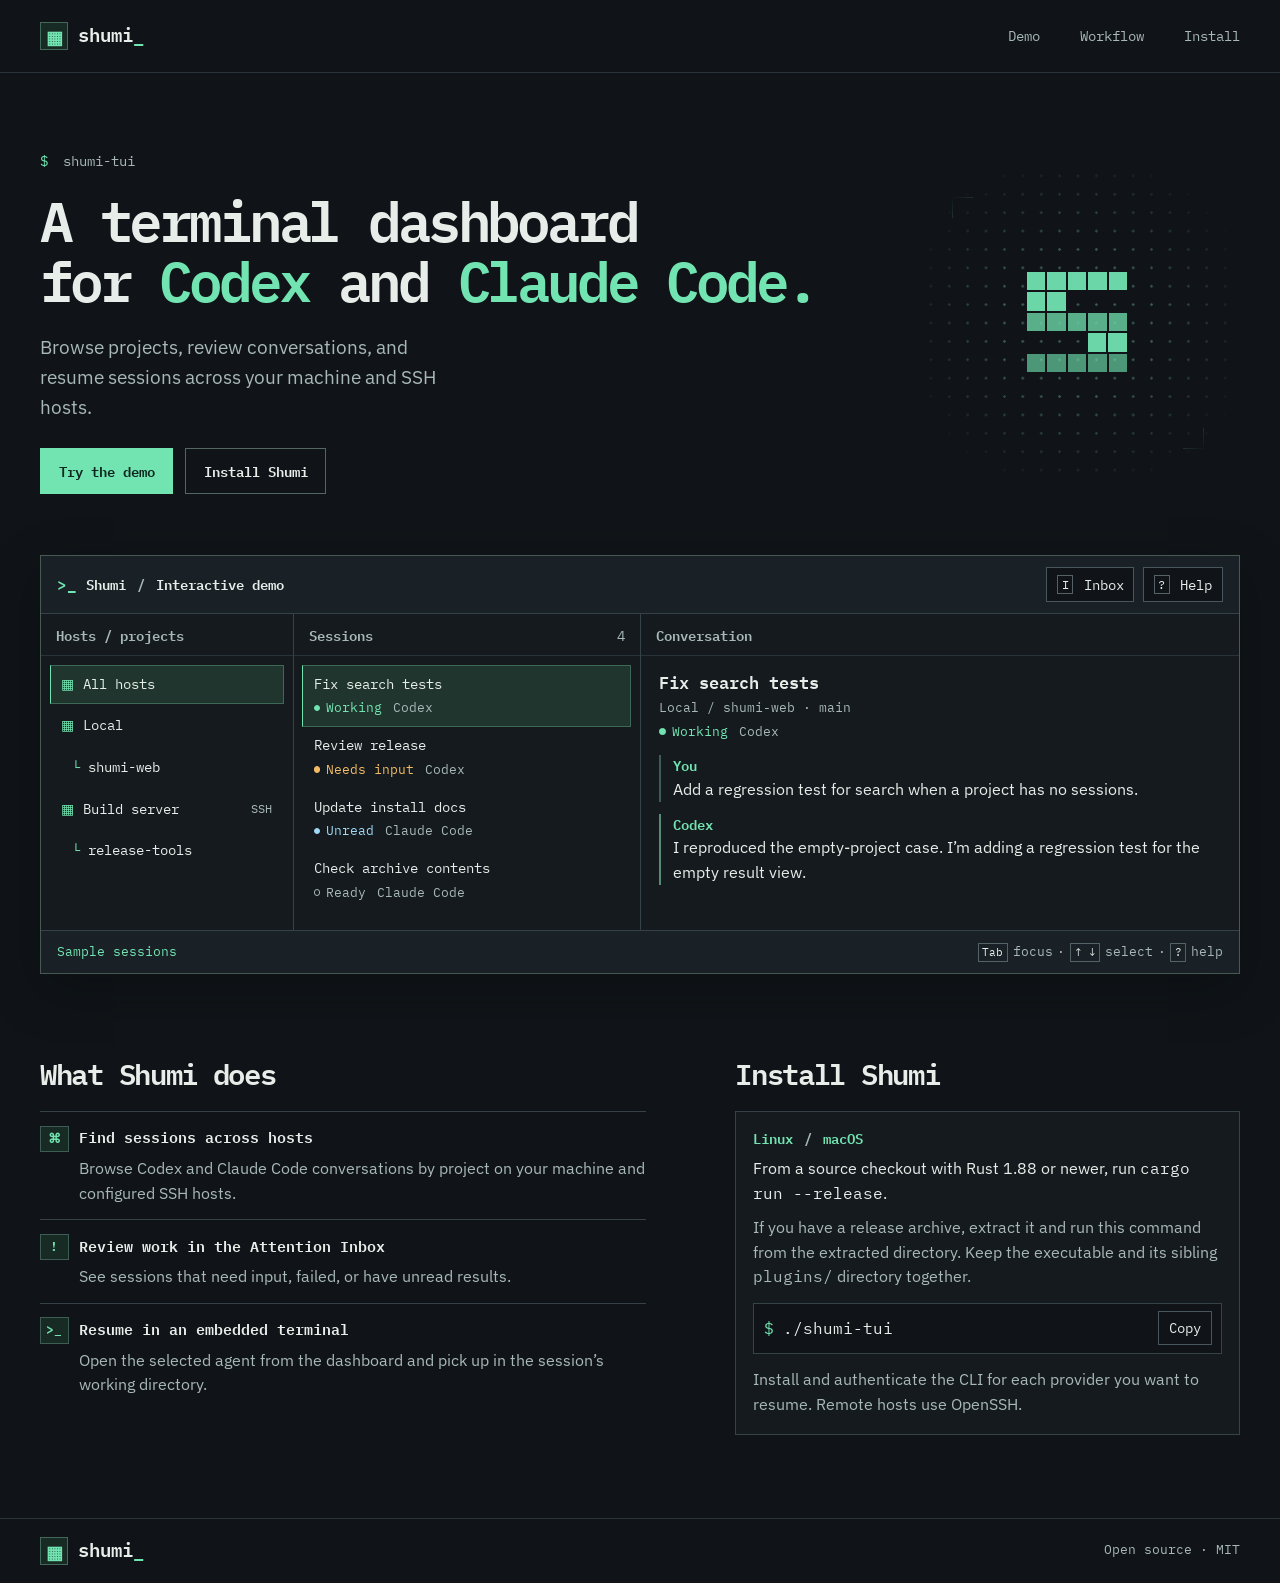
==== index.html @ 47eaf6df "add website 1st version" ====
<!doctype html>
<html lang="en">
<head>
  <meta charset="utf-8">
  <meta name="viewport" content="width=device-width, initial-scale=1">
  <meta name="theme-color" content="#101418">
  <meta name="description" content="Shumi is a terminal dashboard for Codex and Claude Code sessions across local and SSH hosts.">
  <title>Shumi — A terminal dashboard for Codex, Claude Code and More</title>
  <link rel="icon" href="data:,">
  <link rel="stylesheet" href="styles.css">
  <script src="demo.js" defer></script>
</head>
<body>
  <a class="skip-link" href="#main">Skip to content</a>
  <header class="site-header" id="top">
    <div class="wrap header-inner">
      <a class="wordmark" href="#top" aria-label="Shumi home"><span class="wordmark-icon" aria-hidden="true">▦</span> shumi<span class="cursor" aria-hidden="true">_</span></a>
      <nav aria-label="Main navigation">
        <a href="#demo">Demo</a>
        <a href="#workflow">Workflow</a>
        <a href="#install">Install</a>
      </nav>
    </div>
  </header>

  <main class="wrap" id="main">
    <section class="hero" aria-labelledby="hero-title">
      <div class="hero-copy">
        <p class="eyebrow"><span aria-hidden="true">$</span> shumi-tui</p>
        <h1 id="hero-title">A terminal dashboard<br class="hero-break"> for <em>Codex</em> and <em>Claude Code<span class="hero-period">.</span></em></h1>
        <p class="intro">Browse projects, review conversations, and resume sessions across your machine and SSH hosts.</p>
        <div class="hero-actions">
          <a class="button button-primary" href="#demo">Try the demo</a>
          <a class="button button-secondary" href="#install">Install Shumi</a>
        </div>
      </div>
      <div class="hero-art" aria-hidden="true">
        <div class="art-frame">
          <div class="pixel-mark">
            <i></i><i></i><i></i><i></i><i></i>
          </div>
        </div>
      </div>
    </section>

    <section class="terminal" id="demo" aria-labelledby="demo-title" tabindex="-1">
      <header class="terminal-bar">
        <div class="terminal-title">
          <span class="terminal-icon" aria-hidden="true">&gt;_</span>
          <h2 id="demo-title">Shumi <span>/</span> Interactive demo</h2>
        </div>
        <div class="terminal-actions" id="demo-actions" hidden>
          <button class="terminal-button" type="button" id="open-inbox"><kbd>I</kbd> Inbox</button>
          <button class="terminal-button" type="button" id="open-help"><kbd>?</kbd> Help</button>
        </div>
      </header>

      <div class="terminal-body">
        <section class="pane hosts-pane" aria-labelledby="hosts-heading">
          <h3 id="hosts-heading">Hosts / projects</h3>
          <div id="host-list">
            <p class="placeholder-row">All hosts</p>
            <p class="placeholder-row">Local / shumi-web</p>
            <p class="placeholder-row">Build server / release-tools</p>
          </div>
        </section>
        <section class="pane sessions-pane" aria-labelledby="sessions-heading">
          <h3 id="sessions-heading">Sessions <span id="session-count"></span></h3>
          <div id="session-list">
            <p class="placeholder-row">Fix search tests <span class="status status-working">Working</span></p>
            <p class="placeholder-row">Review release <span class="status status-input">Needs input</span></p>
            <p class="placeholder-row">Update install docs <span class="status status-unread">Unread</span></p>
            <p class="placeholder-row">Check archive contents <span class="status">Ready</span></p>
          </div>
        </section>
        <section class="pane conversation-pane" aria-labelledby="conversation-heading">
          <h3 id="conversation-heading">Conversation</h3>
          <div id="conversation" aria-live="polite" aria-atomic="true">
            <div class="conversation-header">
              <h4>Fix search tests</h4>
              <p>Local / shumi-web · main</p>
            </div>
            <div class="messages">
              <div class="message"><p class="message-author">You</p><p>Add a regression test for search when a project has no sessions.</p></div>
              <div class="message"><p class="message-author">Codex</p><p>I reproduced the empty-project case. I’m adding a regression test for the empty result view.</p></div>
            </div>
          </div>
        </section>
      </div>

      <footer class="terminal-footer">
        <span class="sample-label">Sample sessions</span>
        <span class="keyboard-hints" id="keyboard-hints" hidden><kbd>Tab</kbd> focus <span aria-hidden="true">·</span> <kbd>↑ ↓</kbd> select <span aria-hidden="true">·</span> <kbd>?</kbd> help</span>
      </footer>
      <noscript><p class="noscript">Enable JavaScript to browse the sample sessions.</p></noscript>
    </section>

    <div class="details-grid">
      <section class="workflow" id="workflow" aria-labelledby="workflow-title">
        <h2 id="workflow-title">What Shumi does</h2>
        <dl class="workflow-list">
          <div>
            <dt><span class="feature-icon" aria-hidden="true">⌘</span> Find sessions across hosts</dt>
            <dd>Browse Codex and Claude Code conversations by project on your machine and configured SSH hosts.</dd>
          </div>
          <div>
            <dt><span class="feature-icon" aria-hidden="true">!</span> Review work in the Attention Inbox</dt>
            <dd>See sessions that need input, failed, or have unread results.</dd>
          </div>
          <div>
            <dt><span class="feature-icon" aria-hidden="true">&gt;_</span> Resume in an embedded terminal</dt>
            <dd>Open the selected agent from the dashboard and pick up in the session’s working directory.</dd>
          </div>
        </dl>
      </section>

      <section class="install" id="install" aria-labelledby="install-title">
        <h2 id="install-title">Install Shumi</h2>
        <div class="install-panel">
          <p class="platforms">Linux <span aria-hidden="true">/</span> macOS</p>
          <p>From a source checkout with Rust 1.88 or newer, run <code>cargo run --release</code>.</p>
          <p class="archive-install">If you have a release archive, extract it and run this command from the extracted directory. Keep the executable and its sibling <code>plugins/</code> directory together.</p>
          <div class="command">
            <span aria-hidden="true">$</span>
            <code id="install-command">./shumi-tui</code>
            <button class="terminal-button" id="copy-command" type="button" hidden>Copy</button>
          </div>
          <p class="sr-only" id="copy-feedback" role="status"></p>
          <p class="install-note">Install and authenticate the CLI for each provider you want to resume. Remote hosts use OpenSSH.</p>
        </div>
      </section>
    </div>
  </main>

  <footer class="site-footer">
    <div class="wrap footer-inner">
      <a class="wordmark" href="#top" aria-label="Shumi home"><span class="wordmark-icon" aria-hidden="true">▦</span> shumi<span class="cursor" aria-hidden="true">_</span></a>
      <span>Open source · MIT</span>
    </div>
  </footer>

  <dialog id="inbox-dialog" aria-labelledby="inbox-title">
    <div class="dialog-header">
      <h2 id="inbox-title">Attention Inbox</h2>
      <form method="dialog"><button class="terminal-button" type="submit" autofocus>Close</button></form>
    </div>
    <p class="dialog-description">Sample sessions awaiting input or review.</p>
    <div id="inbox-list"></div>
  </dialog>

  <dialog id="help-dialog" aria-labelledby="help-title">
    <div class="dialog-header">
      <h2 id="help-title">Keyboard shortcuts</h2>
      <form method="dialog"><button class="terminal-button" type="submit" autofocus>Close</button></form>
    </div>
    <dl class="shortcut-list">
      <div><dt><kbd>Tab</kbd></dt><dd>Move focus between controls</dd></div>
      <div><dt><kbd>↑</kbd> <kbd>↓</kbd> / <kbd>k</kbd> <kbd>j</kbd></dt><dd>Move through a list</dd></div>
      <div><dt><kbd>Enter</kbd> / <kbd>Space</kbd></dt><dd>Activate a focused control</dd></div>
      <div><dt><kbd>I</kbd></dt><dd>Open the Attention Inbox</dd></div>
      <div><dt><kbd>?</kbd></dt><dd>Open keyboard shortcuts</dd></div>
      <div><dt><kbd>Esc</kbd></dt><dd>Close the dialog</dd></div>
    </dl>
  </dialog>
</body>
</html>
---- styles.css ----
@font-face {
  font-family: "IBM Plex Mono";
  src: url("assets/fonts/ibm-plex-mono-regular.woff2") format("woff2");
  font-weight: 400;
  font-display: swap;
}
@font-face {
  font-family: "IBM Plex Mono";
  src: url("assets/fonts/ibm-plex-mono-semibold.woff2") format("woff2");
  font-weight: 600;
  font-display: swap;
}
@font-face {
  font-family: "IBM Plex Sans";
  src: url("assets/fonts/ibm-plex-sans.woff2") format("woff2");
  font-weight: 400 600;
  font-display: swap;
}

:root {
  color-scheme: dark;
  --canvas: #101418;
  --panel: #141a1e;
  --bar: #192126;
  --line: #354248;
  --line-soft: #29343a;
  --text: #e7ede8;
  --muted: #a8b8b8;
  --mint: #72e4b1;
  --mint-ink: #0d261e;
  --amber: #f2bb65;
  --cyan: #a1d9f5;
  --mono: "IBM Plex Mono", ui-monospace, monospace;
  --sans: "IBM Plex Sans", sans-serif;
}

*, *::before, *::after { box-sizing: border-box; }
[hidden] { display: none !important; }
html { scroll-padding-top: 1.25rem; }
body {
  margin: 0;
  background: var(--canvas);
  color: var(--text);
  font: 1rem/1.55 var(--sans);
}
button, a { -webkit-tap-highlight-color: transparent; }
button { font: inherit; }
a { color: inherit; }
button:focus-visible, a:focus-visible, .terminal:focus-visible {
  outline: 2px solid var(--mint);
  outline-offset: 3px;
}
h1, h2, h3, h4, p, dl, dd { margin: 0; }
code, kbd { font-family: var(--mono); }
.sr-only {
  position: absolute;
  width: 1px;
  height: 1px;
  padding: 0;
  overflow: hidden;
  clip-path: inset(50%);
  white-space: nowrap;
}
.skip-link {
  position: fixed;
  z-index: 2;
  inset: .5rem auto auto .5rem;
  padding: .65rem 1rem;
  background: var(--mint);
  color: var(--mint-ink);
  transform: translateY(-200%);
}
.skip-link:focus { transform: none; }
.wrap {
  width: min(100% - 5rem, 78rem);
  margin-inline: auto;
}

.site-header { border-bottom: 1px solid var(--line-soft); }
.header-inner, .footer-inner {
  display: flex;
  justify-content: space-between;
  align-items: center;
  gap: 1rem;
  min-height: 4.5rem;
}
.wordmark {
  display: inline-flex;
  align-items: center;
  color: var(--text);
  font: 600 1.2rem/1 var(--mono);
  text-decoration: none;
}
.wordmark-icon {
  display: grid;
  place-items: center;
  width: 1.75rem;
  height: 1.75rem;
  margin-right: .65rem;
  border: 1px solid #436758;
  background: #172a23;
  color: var(--mint);
  font-size: 1.15rem;
}
.cursor, .hero-period { color: var(--mint); }
nav {
  display: flex;
  gap: clamp(.9rem, 3.15vw, 2.5rem);
  align-items: center;
}
nav a {
  padding-block: .5rem;
  color: var(--muted);
  font: .875rem/1.2 var(--mono);
  text-decoration: none;
}
nav a:hover { color: var(--mint); }

.hero {
  display: grid;
  grid-template-columns: minmax(0, 1fr) minmax(16rem, 27%);
  align-items: center;
  gap: 2rem;
  padding-block: clamp(3rem, 6.2vw, 5.5rem) clamp(2.6rem, 4.8vw, 4.25rem);
}
.eyebrow {
  margin-bottom: 1.2rem;
  color: var(--muted);
  font: .875rem/1.3 var(--mono);
}
.eyebrow span { margin-right: .45rem; color: var(--mint); }
h1 {
  font: 600 clamp(2.35rem, 4.35vw, 4rem)/1.08 var(--mono);
  letter-spacing: -.075em;
}
h1 em { color: var(--mint); font-style: normal; white-space: nowrap; }
.intro {
  max-width: 39ch;
  margin-top: 1.4rem;
  color: var(--muted);
  font-size: clamp(1.06rem, 2vw, 1.2rem);
}
.hero-actions { display: flex; flex-wrap: wrap; gap: .75rem; margin-top: 1.65rem; }
.button {
  display: inline-flex;
  align-items: center;
  justify-content: center;
  min-height: 2.85rem;
  padding: .55rem 1.1rem;
  border: 1px solid transparent;
  font: 600 .875rem/1.3 var(--mono);
  text-decoration: none;
}
.button-primary { background: var(--mint); color: var(--mint-ink); }
.button-primary:hover { background: #a5f4cd; }
.button-secondary { border-color: #53665f; color: var(--text); }
.button-secondary:hover { background: var(--bar); border-color: var(--mint); }

.hero-art {
  --grid: 1.15rem;
  display: grid;
  place-items: center;
  aspect-ratio: 1;
  background:
    radial-gradient(circle, #3b5b50 1px, transparent 1.5px) center / var(--grid) var(--grid);
  mask-image: radial-gradient(ellipse, black 32%, transparent 78%);
}
.art-frame {
  position: relative;
  display: grid;
  place-items: center;
  width: 78%;
  aspect-ratio: 1;
}
.art-frame::before, .art-frame::after {
  position: absolute;
  width: 1.35rem;
  height: 1.35rem;
  border-color: #72e4b1;
  border-style: solid;
  content: "";
}
.art-frame::before { top: 0; left: 0; border-width: 1px 0 0 1px; }
.art-frame::after { right: 0; bottom: 0; border-width: 0 1px 1px 0; }
.pixel-mark {
  --pixel: clamp(.9rem, 1.6vw, 1.5rem);
  display: flex;
  flex-direction: column;
  width: calc(var(--pixel) * 5);
}
.pixel-mark i {
  height: var(--pixel);
  background: repeating-linear-gradient(to right, #6bd6a8 0 calc(var(--pixel) - 2px), transparent 0 var(--pixel));
  border-bottom: 2px solid var(--canvas);
}
.pixel-mark i:nth-child(2) { width: calc(var(--pixel) * 2); }
.pixel-mark i:nth-child(4) { width: calc(var(--pixel) * 2); align-self: end; }
.pixel-mark i:nth-child(3) { opacity: .8; }
.pixel-mark i:nth-child(5) { opacity: .68; }

.terminal {
  border: 1px solid #485952;
  background: var(--panel);
  box-shadow: 0 1rem 3rem #06090955;
}
.terminal-bar, .terminal-footer {
  display: flex;
  justify-content: space-between;
  align-items: center;
  flex-wrap: wrap;
  gap: .55rem 1rem;
  padding: .7rem 1rem;
  background: var(--bar);
}
.terminal-bar { border-bottom: 1px solid var(--line); }
.terminal-title, .terminal-actions {
  display: flex;
  align-items: center;
  gap: .55rem;
}
.terminal-icon { color: var(--mint); font: 600 1rem/1 var(--mono); }
.terminal-title h2 { font: 600 .875rem/1.3 var(--mono); }
.terminal-title h2 span { padding-inline: .2rem; color: var(--muted); }
.terminal-button {
  min-height: 2.15rem;
  padding: .28rem .6rem;
  border: 1px solid #47575d;
  background: var(--canvas);
  color: var(--text);
  font: .875rem/1.3 var(--mono);
  cursor: pointer;
}
.terminal-button:hover { border-color: var(--mint); color: var(--mint); }
kbd {
  display: inline-block;
  padding: .06em .3em;
  border: 1px solid #536267;
  color: var(--text);
  font-size: .88em;
  white-space: nowrap;
}
.terminal-button kbd { margin-right: .15rem; }

.terminal-body { display: grid; grid-template-columns: minmax(0, 1fr); }
.pane { min-width: 0; padding-bottom: .65rem; }
.pane + .pane { border-top: 1px solid var(--line); }
.pane:focus-within h3 { color: var(--mint); }
.pane h3 {
  display: flex;
  align-items: baseline;
  justify-content: space-between;
  min-height: 2.65rem;
  padding: .75rem .95rem .55rem;
  border-bottom: 1px solid var(--line-soft);
  color: var(--muted);
  font: 600 .875rem/1.3 var(--mono);
}
#session-count { font-weight: 400; }
#host-list, #session-list { padding: .55rem; }
#host-list {
  display: flex;
  flex-wrap: wrap;
  gap: .4rem;
}
.list-row {
  display: block;
  width: 100%;
  padding: .55rem .65rem;
  border: 1px solid transparent;
  background: transparent;
  color: var(--text);
  font: .875rem/1.4 var(--mono);
  text-align: left;
  cursor: pointer;
}
.list-row:hover { background: #232f33; }
.list-row[aria-pressed="true"] {
  border-color: #3d6855;
  border-left-color: var(--mint);
  background: #20352e;
}
.list-row:focus-visible { outline-offset: -2px; }
.filter-row {
  display: flex;
  width: auto;
  align-items: center;
  gap: .52rem;
  border-color: var(--line-soft);
}
.filter-icon { color: var(--mint); }
.ssh-tag {
  margin-left: auto;
  color: var(--muted);
  font-size: .75rem;
}
.row-title { display: block; overflow-wrap: anywhere; }
.session-meta, .conversation-meta {
  display: flex;
  align-items: center;
  flex-wrap: wrap;
  column-gap: .7rem;
  row-gap: .2rem;
  margin-top: .3rem;
  color: var(--muted);
  font: .8125rem/1.35 var(--mono);
}
.provider { color: var(--muted); }
.status {
  display: inline-flex;
  align-items: center;
  gap: .35rem;
  color: var(--muted);
  font-size: .8125rem;
}
.status::before {
  width: .42rem;
  height: .42rem;
  border: 1px solid currentColor;
  border-radius: 50%;
  content: "";
}
.status-working { color: var(--mint); }
.status-input { color: var(--amber); }
.status-unread { color: var(--cyan); }
.status-working::before, .status-input::before, .status-unread::before { background: currentColor; }
.placeholder-row {
  padding: .55rem .65rem;
  color: var(--text);
  font: .875rem/1.4 var(--mono);
}
.placeholder-row .status { display: flex; margin-top: .25rem; }

#conversation { padding: .95rem 1rem .55rem; overflow-wrap: anywhere; }
.conversation-header h4 { font: 600 1.06rem/1.35 var(--mono); }
.conversation-header > p {
  margin-top: .25rem;
  color: var(--muted);
  font: .8125rem/1.5 var(--mono);
}
.messages { display: grid; gap: .75rem; margin-top: .95rem; }
.message { padding-left: .75rem; border-left: 2px solid #3c5c54; }
.message:nth-child(2) { border-color: #548d74; }
.message-author {
  margin-bottom: .12rem;
  color: var(--mint);
  font: 600 .875rem/1.4 var(--mono);
}
.terminal-footer {
  border-top: 1px solid var(--line);
  color: var(--muted);
  font: .8125rem/1.4 var(--mono);
}
.sample-label { color: var(--mint); }
.keyboard-hints { display: inline-flex; flex-wrap: wrap; align-items: center; gap: .3rem; }
.noscript { padding: .6rem 1rem; color: var(--muted); }

.details-grid {
  display: grid;
  grid-template-columns: 1.2fr 1fr;
  gap: clamp(2rem, 7vw, 7rem);
  padding-block: clamp(3.25rem, 6.5vw, 5.75rem);
}
.details-grid h2 {
  margin-bottom: 1.2rem;
  font: 600 clamp(1.35rem, 3vw, 1.8rem)/1.2 var(--mono);
  letter-spacing: -.045em;
}
.workflow-list > div { padding-block: .85rem; border-top: 1px solid var(--line); }
.workflow-list dt {
  display: grid;
  grid-template-columns: 1.8rem 1fr;
  gap: .65rem;
  align-items: center;
  font: 600 .92rem/1.4 var(--mono);
}
.feature-icon {
  display: grid;
  min-height: 1.65rem;
  place-items: center;
  border: 1px solid #3c5c54;
  background: #172a23;
  color: var(--mint);
  font-size: .8rem;
}
.workflow-list dd { margin: .25rem 0 0 2.45rem; color: var(--muted); }
.install-panel {
  padding: 1.05rem;
  border: 1px solid var(--line);
  background: var(--panel);
}
.platforms { margin-bottom: .55rem; color: var(--mint); font: 600 .875rem/1.35 var(--mono); }
.platforms span { margin-inline: .2rem; color: var(--muted); }
.command {
  display: flex;
  align-items: center;
  gap: .6rem;
  margin: .85rem 0;
  padding: .45rem .6rem;
  border: 1px solid var(--line);
  background: var(--canvas);
}
.command > span { color: var(--mint); font-family: var(--mono); }
.command code { user-select: all; overflow-wrap: anywhere; }
.command button { margin-left: auto; }
.archive-install, .install-note { margin-top: .55rem; color: var(--muted); }
#copy-feedback { color: var(--muted); }
.site-footer { border-top: 1px solid var(--line-soft); color: var(--muted); }
.footer-inner { min-height: 4rem; font: .8125rem/1.3 var(--mono); }

dialog {
  width: min(33rem, 100% - 2rem);
  max-height: calc(100dvh - 2rem);
  padding: 1rem;
  border: 1px solid var(--mint);
  background: var(--panel);
  color: var(--text);
  box-shadow: 0 1rem 4rem #050707a8;
}
dialog::backdrop { background: #080b0ccc; }
.dialog-header {
  display: flex;
  flex-wrap: wrap;
  justify-content: space-between;
  align-items: center;
  gap: .5rem;
  margin-bottom: .8rem;
}
.dialog-header h2 { color: var(--mint); font: 600 1rem/1.35 var(--mono); }
.dialog-description { margin-bottom: .65rem; color: var(--muted); }
#inbox-list .list-row, .shortcut-list > div { border-top: 1px solid var(--line-soft); }
.shortcut-list > div {
  display: grid;
  grid-template-columns: minmax(6rem, 40%) 1fr;
  gap: .5rem;
  padding-block: .55rem;
}

@media (min-width: 64rem) {
  .terminal-body { grid-template-columns: minmax(12rem, 21fr) minmax(15rem, 29fr) minmax(0, 50fr); }
  .pane + .pane { border-top: 0; border-left: 1px solid var(--line); }
  #host-list { display: grid; gap: .15rem; }
  .filter-row { width: 100%; border-color: transparent; }
  .filter-project { padding-left: 1.3rem; }
  #conversation { padding-inline: 1.15rem; }
}
@media (max-width: 57rem) {
  .hero { grid-template-columns: minmax(0, 1fr) minmax(9rem, 22%); }
}
@media (max-width: 44rem) {
  .wrap { width: calc(100% - 2rem); }
  .hero, .details-grid { grid-template-columns: minmax(0, 1fr); }
  .hero-art, .hero-break { display: none; }
  .list-row, .terminal-button { min-height: 2.75rem; }
  .filter-row { flex: 0 1 auto; }
}
@media (max-width: 24rem) {
  .header-inner { flex-wrap: wrap; padding-block: .65rem; gap: .2rem .65rem; }
  .hero-actions .button { padding-inline: .8rem; }
  .command { gap: .4rem; padding-inline: .4rem; }
  .command code { font-size: .9rem; }
}
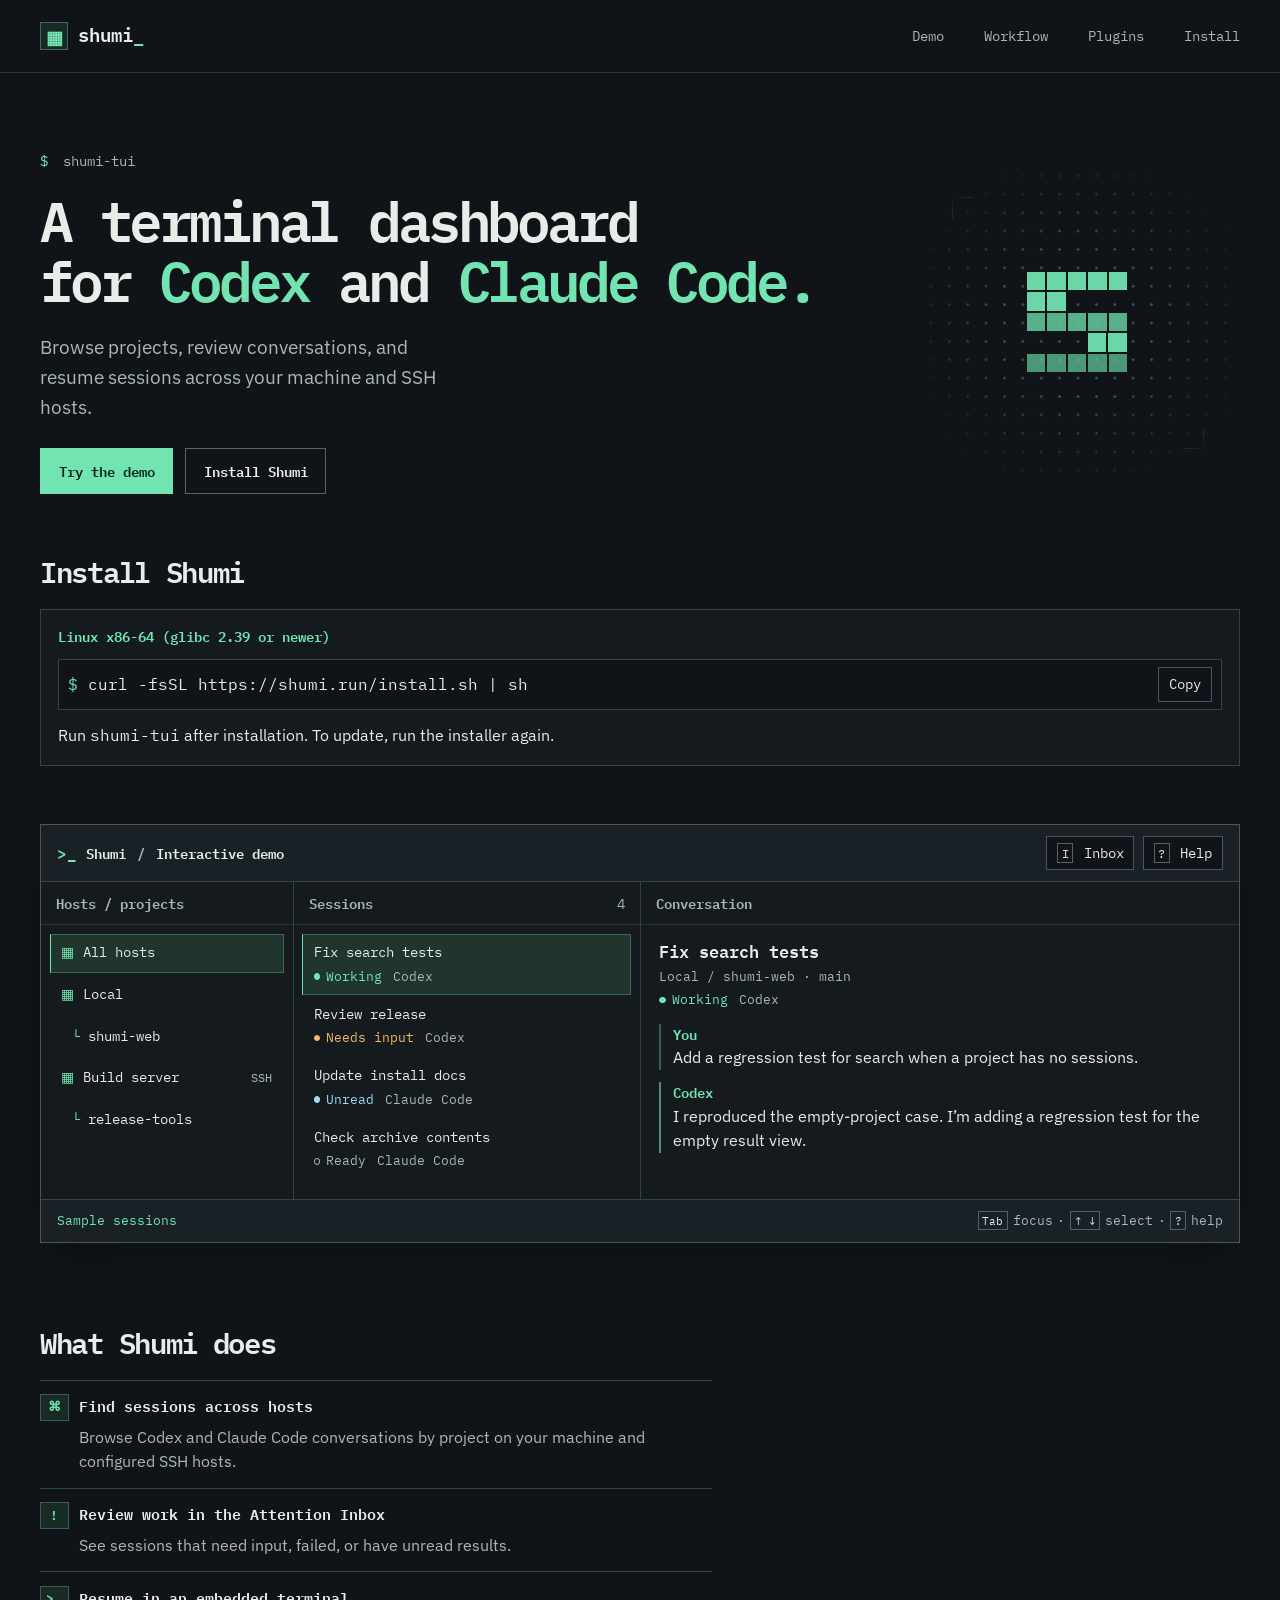
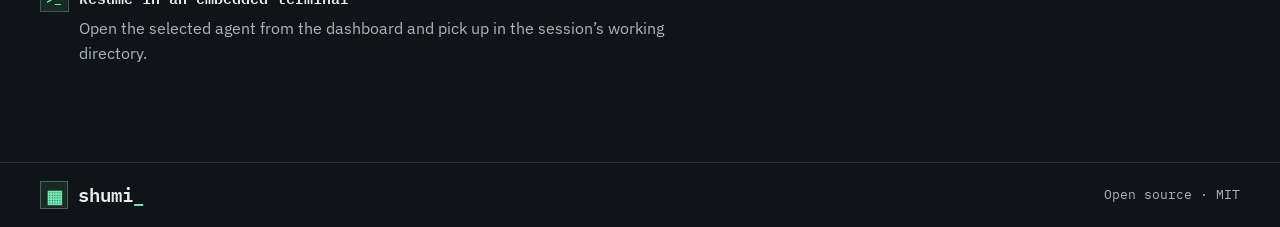
==== commit dd63c8ca: "Deploy Shumi site with pinned GitHub Release assets" ====
--- a/index.html
+++ b/index.html
@@ -18,6 +18,7 @@
       <nav aria-label="Main navigation">
         <a href="#demo">Demo</a>
         <a href="#workflow">Workflow</a>
+        <a href="plugins/">Plugins</a>
         <a href="#install">Install</a>
       </nav>
     </div>
@@ -40,6 +41,20 @@
             <i></i><i></i><i></i><i></i><i></i>
           </div>
         </div>
+      </div>
+    </section>
+
+    <section class="install" id="install" aria-labelledby="install-title">
+      <h2 id="install-title">Install Shumi</h2>
+      <div class="install-panel">
+        <p class="platforms">Linux x86-64 (glibc 2.39 or newer)</p>
+        <div class="command">
+          <span aria-hidden="true">$</span>
+          <code id="install-command">curl -fsSL https://shumi.run/install.sh | sh</code>
+          <button class="terminal-button" id="copy-command" type="button" hidden>Copy</button>
+        </div>
+        <p class="sr-only" id="copy-feedback" role="status"></p>
+        <p>Run <code>shumi-tui</code> after installation. To update, run the installer again.</p>
       </div>
     </section>
 
@@ -95,41 +110,23 @@
       <noscript><p class="noscript">Enable JavaScript to browse the sample sessions.</p></noscript>
     </section>
 
-    <div class="details-grid">
-      <section class="workflow" id="workflow" aria-labelledby="workflow-title">
-        <h2 id="workflow-title">What Shumi does</h2>
-        <dl class="workflow-list">
-          <div>
-            <dt><span class="feature-icon" aria-hidden="true">⌘</span> Find sessions across hosts</dt>
-            <dd>Browse Codex and Claude Code conversations by project on your machine and configured SSH hosts.</dd>
-          </div>
-          <div>
-            <dt><span class="feature-icon" aria-hidden="true">!</span> Review work in the Attention Inbox</dt>
-            <dd>See sessions that need input, failed, or have unread results.</dd>
-          </div>
-          <div>
-            <dt><span class="feature-icon" aria-hidden="true">&gt;_</span> Resume in an embedded terminal</dt>
-            <dd>Open the selected agent from the dashboard and pick up in the session’s working directory.</dd>
-          </div>
-        </dl>
-      </section>
-
-      <section class="install" id="install" aria-labelledby="install-title">
-        <h2 id="install-title">Install Shumi</h2>
-        <div class="install-panel">
-          <p class="platforms">Linux <span aria-hidden="true">/</span> macOS</p>
-          <p>From a source checkout with Rust 1.88 or newer, run <code>cargo run --release</code>.</p>
-          <p class="archive-install">If you have a release archive, extract it and run this command from the extracted directory. Keep the executable and its sibling <code>plugins/</code> directory together.</p>
-          <div class="command">
-            <span aria-hidden="true">$</span>
-            <code id="install-command">./shumi-tui</code>
-            <button class="terminal-button" id="copy-command" type="button" hidden>Copy</button>
-          </div>
-          <p class="sr-only" id="copy-feedback" role="status"></p>
-          <p class="install-note">Install and authenticate the CLI for each provider you want to resume. Remote hosts use OpenSSH.</p>
+    <section class="workflow" id="workflow" aria-labelledby="workflow-title">
+      <h2 id="workflow-title">What Shumi does</h2>
+      <dl class="workflow-list">
+        <div>
+          <dt><span class="feature-icon" aria-hidden="true">⌘</span> Find sessions across hosts</dt>
+          <dd>Browse Codex and Claude Code conversations by project on your machine and configured SSH hosts.</dd>
         </div>
-      </section>
-    </div>
+        <div>
+          <dt><span class="feature-icon" aria-hidden="true">!</span> Review work in the Attention Inbox</dt>
+          <dd>See sessions that need input, failed, or have unread results.</dd>
+        </div>
+        <div>
+          <dt><span class="feature-icon" aria-hidden="true">&gt;_</span> Resume in an embedded terminal</dt>
+          <dd>Open the selected agent from the dashboard and pick up in the session’s working directory.</dd>
+        </div>
+      </dl>
+    </section>
   </main>
 
   <footer class="site-footer">
--- a/styles.css
+++ b/styles.css
@@ -46,7 +46,7 @@
 button, a { -webkit-tap-highlight-color: transparent; }
 button { font: inherit; }
 a { color: inherit; }
-button:focus-visible, a:focus-visible, .terminal:focus-visible {
+button:focus-visible, a:focus-visible, input:focus-visible, .terminal:focus-visible {
   outline: 2px solid var(--mint);
   outline-offset: 3px;
 }
@@ -114,7 +114,7 @@
   font: .875rem/1.2 var(--mono);
   text-decoration: none;
 }
-nav a:hover { color: var(--mint); }
+nav a:hover, nav a[aria-current="page"] { color: var(--mint); }
 
 .hero {
   display: grid;
@@ -354,13 +354,12 @@
 .keyboard-hints { display: inline-flex; flex-wrap: wrap; align-items: center; gap: .3rem; }
 .noscript { padding: .6rem 1rem; color: var(--muted); }
 
-.details-grid {
-  display: grid;
-  grid-template-columns: 1.2fr 1fr;
-  gap: clamp(2rem, 7vw, 7rem);
+.workflow {
+  max-width: 42rem;
   padding-block: clamp(3.25rem, 6.5vw, 5.75rem);
 }
-.details-grid h2 {
+.install { margin-bottom: clamp(2rem, 4.5vw, 4rem); }
+.workflow h2, .install h2 {
   margin-bottom: 1.2rem;
   font: 600 clamp(1.35rem, 3vw, 1.8rem)/1.2 var(--mono);
   letter-spacing: -.045em;
@@ -402,8 +401,73 @@
 .command > span { color: var(--mint); font-family: var(--mono); }
 .command code { user-select: all; overflow-wrap: anywhere; }
 .command button { margin-left: auto; }
-.archive-install, .install-note { margin-top: .55rem; color: var(--muted); }
 #copy-feedback { color: var(--muted); }
+
+.plugins {
+  padding-block: clamp(2.5rem, 6vw, 5rem) clamp(3.25rem, 6.5vw, 5.75rem);
+}
+.plugins-header h1 {
+  margin-bottom: .65rem;
+  font-size: clamp(2rem, 5vw, 3.75rem);
+}
+.plugins-header p { max-width: 75ch; color: var(--muted); }
+.plugin-catalog { margin-top: clamp(1.5rem, 4vw, 3rem); }
+.plugin-search { max-width: 30rem; margin-bottom: .85rem; }
+.plugin-search label {
+  display: block;
+  margin-bottom: .45rem;
+  font: 600 .875rem/1.4 var(--mono);
+}
+.plugin-search input {
+  width: 100%;
+  min-height: 2.75rem;
+  padding: .55rem .75rem;
+  border: 1px solid var(--line);
+  border-radius: 0;
+  background: var(--panel);
+  color: var(--text);
+  font: 1rem/1.4 var(--mono);
+}
+.plugin-search input::placeholder { color: var(--muted); }
+.plugin-results { margin-top: .5rem; color: var(--muted); }
+.plugin-list {
+  display: grid;
+  grid-template-columns: repeat(2, minmax(0, 1fr));
+  gap: 1rem;
+  margin: 0;
+  padding: 0;
+  list-style: none;
+}
+.plugin-card {
+  display: grid;
+  grid-template-columns: auto minmax(0, 1fr);
+  gap: .85rem;
+  padding: clamp(.85rem, 2.2vw, 1.5rem);
+  border: 1px solid var(--line);
+  background: var(--panel);
+}
+.plugin-card > div { display: flex; flex-direction: column; }
+.plugin-icon {
+  align-self: start;
+  padding: .35rem;
+  border: 1px solid #3c5c54;
+  background: #172a23;
+  color: var(--mint);
+  font: 600 .875rem/1 var(--mono);
+}
+.plugin-card h2 { font: 600 1.05rem/1.4 var(--mono); }
+.plugin-card p { margin-top: .35rem; color: var(--muted); }
+.plugin-downloads {
+  display: flex;
+  flex-wrap: wrap;
+  align-items: center;
+  gap: .5rem 1rem;
+  margin-top: auto;
+  padding-top: .9rem;
+  font: .875rem/1.4 var(--mono);
+}
+.plugin-downloads a:not(.button) { padding-block: .6rem; color: var(--mint); }
+
 .site-footer { border-top: 1px solid var(--line-soft); color: var(--muted); }
 .footer-inner { min-height: 4rem; font: .8125rem/1.3 var(--mono); }
 
@@ -448,13 +512,14 @@
 }
 @media (max-width: 44rem) {
   .wrap { width: calc(100% - 2rem); }
-  .hero, .details-grid { grid-template-columns: minmax(0, 1fr); }
+  .hero, .plugin-list { grid-template-columns: minmax(0, 1fr); }
   .hero-art, .hero-break { display: none; }
   .list-row, .terminal-button { min-height: 2.75rem; }
   .filter-row { flex: 0 1 auto; }
 }
 @media (max-width: 24rem) {
   .header-inner { flex-wrap: wrap; padding-block: .65rem; gap: .2rem .65rem; }
+  nav { flex-wrap: wrap; }
   .hero-actions .button { padding-inline: .8rem; }
   .command { gap: .4rem; padding-inline: .4rem; }
   .command code { font-size: .9rem; }
